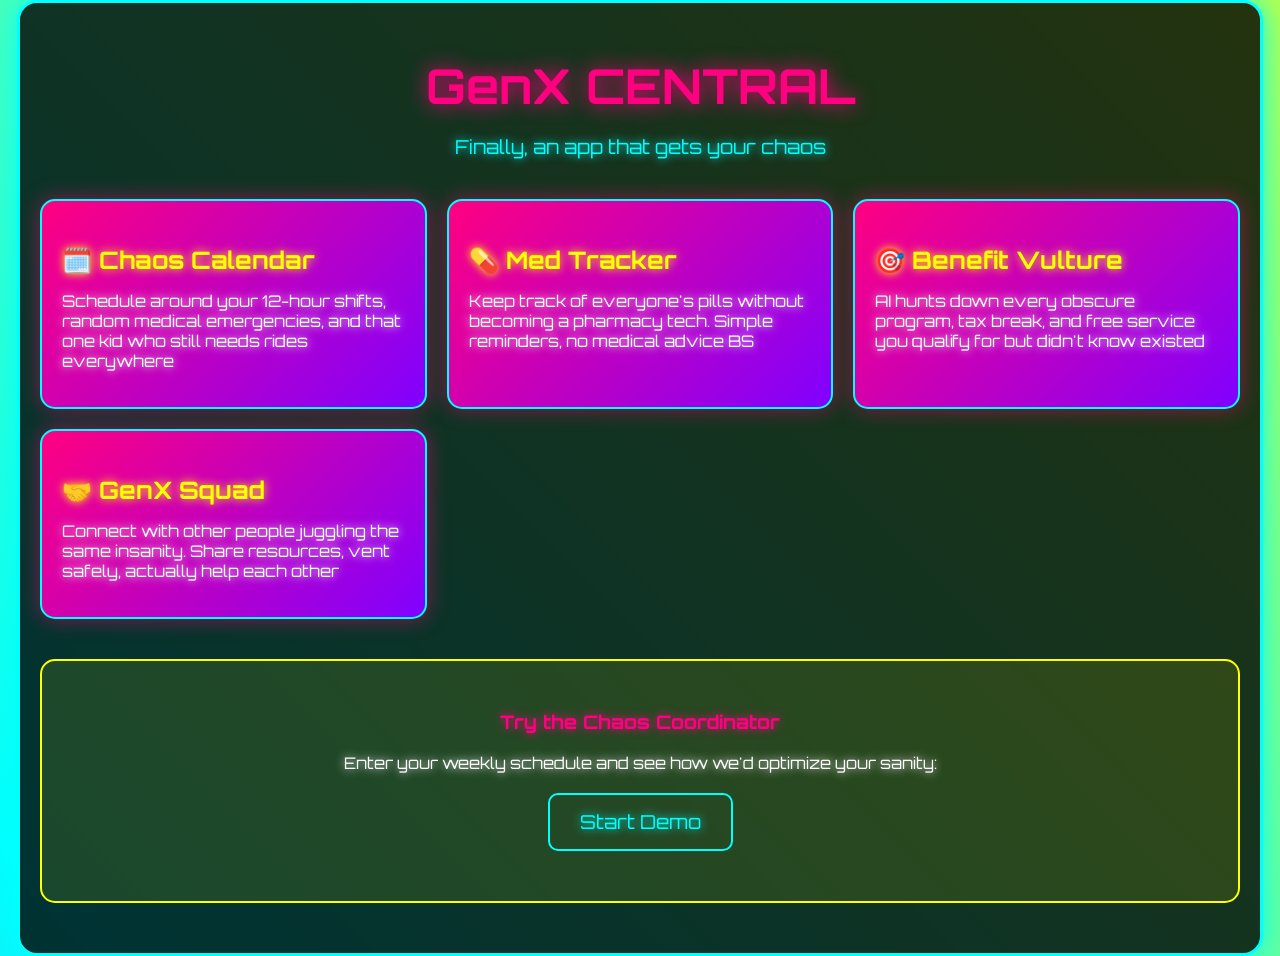
==== index.html @ f50b5a69 "Add GenX Central landing page with neon-themed design - Create responsive landing page with retro/ne" ====
<!DOCTYPE html>
<html>
<head>
    <title>GenX Central - Your Life, Organized</title>
    <style>
        @import url('https://fonts.googleapis.com/css2?family=Orbitron:wght@400;700;900&display=swap');

        body {
            background: linear-gradient(45deg, #ff0080, #00ffff, #ffff00, #ff8000);
            background-size: 400% 400%;
            animation: neonShift 8s ease infinite;
            font-family: 'Orbitron', monospace;
            margin: 0;
            color: #fff;
            text-shadow: 0 0 10px currentColor;
        }

        @keyframes neonShift {
            0%, 100% { background-position: 0% 50%; }
            50% { background-position: 100% 50%; }
        }

        .container {
            max-width: 1200px;
            margin: 0 auto;
            padding: 20px;
            background: rgba(0, 0, 0, 0.8);
            border-radius: 20px;
            border: 3px solid #00ffff;
            box-shadow: 0 0 30px #00ffff;
        }

        h1 {
            text-align: center;
            font-size: 3em;
            color: #ff0080;
            text-shadow: 0 0 20px #ff0080;
            margin-bottom: 10px;
        }

        .tagline {
            text-align: center;
            color: #00ffff;
            font-size: 1.2em;
            margin-bottom: 30px;
        }

        .feature-grid {
            display: grid;
            grid-template-columns: repeat(auto-fit, minmax(300px, 1fr));
            gap: 20px;
            margin: 40px 0;
        }

        .feature-card {
            background: linear-gradient(135deg, #ff0080, #8000ff);
            padding: 20px;
            border-radius: 15px;
            border: 2px solid #00ffff;
            box-shadow: 0 0 20px rgba(255, 0, 128, 0.5);
            transition: all 0.3s;
        }

        .feature-card:hover {
            transform: scale(1.05);
            box-shadow: 0 0 30px rgba(0, 255, 255, 0.7);
        }

        .feature-card h3 {
            color: #ffff00;
            font-size: 1.5em;
            margin-bottom: 15px;
            text-shadow: 0 0 10px #ffff00;
        }

        .demo-section {
            background: rgba(255, 255, 0, 0.1);
            padding: 30px;
            border-radius: 15px;
            margin: 30px 0;
            border: 2px solid #ffff00;
        }

        .neon-button {
            background: transparent;
            border: 2px solid #00ffff;
            color: #00ffff;
            padding: 15px 30px;
            font-size: 1.2em;
            border-radius: 10px;
            cursor: pointer;
            font-family: 'Orbitron';
            transition: all 0.3s;
            text-shadow: 0 0 10px currentColor;
        }

        .neon-button:hover {
            background: #00ffff;
            color: #000;
            box-shadow: 0 0 25px #00ffff;
        }
    </style>
</head>
<body>
    <div class="container">
        <h1>GenX CENTRAL</h1>
        <p class="tagline">Finally, an app that gets your chaos</p>

        <div class="feature-grid">
            <div class="feature-card">
                <h3>🗓️ Chaos Calendar</h3>
                <p>Schedule around your 12-hour shifts, random medical emergencies, and that one kid who still needs rides everywhere</p>
            </div>

            <div class="feature-card">
                <h3>💊 Med Tracker</h3>
                <p>Keep track of everyone's pills without becoming a pharmacy tech. Simple reminders, no medical advice BS</p>
            </div>

            <div class="feature-card">
                <h3>🎯 Benefit Vulture</h3>
                <p>AI hunts down every obscure program, tax break, and free service you qualify for but didn't know existed</p>
            </div>

            <div class="feature-card">
                <h3>🤝 GenX Squad</h3>
                <p>Connect with other people juggling the same insanity. Share resources, vent safely, actually help each other</p>
            </div>
        </div>

        <div class="demo-section">
            <h3 style="color: #ff0080; text-align: center;">Try the Chaos Coordinator</h3>
            <p style="text-align: center;">Enter your weekly schedule and see how we'd optimize your sanity:</p>
            <div style="text-align: center; margin: 20px 0;">
                <button class="neon-button">Start Demo</button>
            </div>
        </div>
    </div>
</body>
</html>
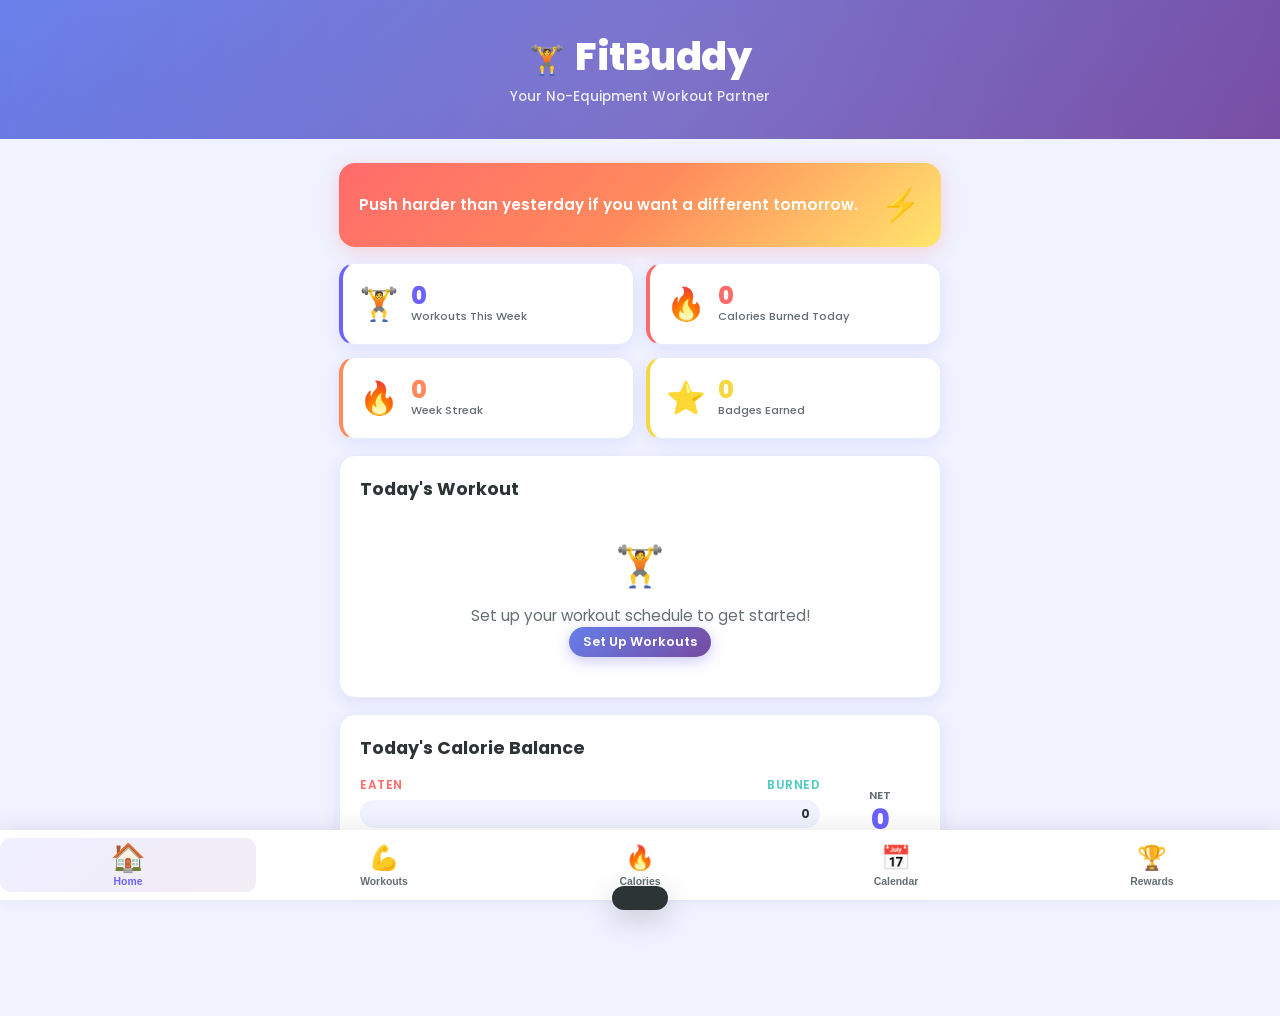
==== commit 6d18d6e3: "feat: add FitBuddy exercise planner & calorie tracker app Complete single-page web app for bodyweigh" ====
--- a/index.html
+++ b/index.html
@@ -1,140 +1,507 @@
 <!DOCTYPE html>
-<html>
+<html lang="en">
 <head>
-    <title>GenX Central - Your Life, Organized</title>
-    <style>
-        @import url('https://fonts.googleapis.com/css2?family=Orbitron:wght@400;700;900&display=swap');
-
-        body {
-            background: linear-gradient(45deg, #ff0080, #00ffff, #ffff00, #ff8000);
-            background-size: 400% 400%;
-            animation: neonShift 8s ease infinite;
-            font-family: 'Orbitron', monospace;
-            margin: 0;
-            color: #fff;
-            text-shadow: 0 0 10px currentColor;
-        }
-
-        @keyframes neonShift {
-            0%, 100% { background-position: 0% 50%; }
-            50% { background-position: 100% 50%; }
-        }
-
-        .container {
-            max-width: 1200px;
-            margin: 0 auto;
-            padding: 20px;
-            background: rgba(0, 0, 0, 0.8);
-            border-radius: 20px;
-            border: 3px solid #00ffff;
-            box-shadow: 0 0 30px #00ffff;
-        }
-
-        h1 {
-            text-align: center;
-            font-size: 3em;
-            color: #ff0080;
-            text-shadow: 0 0 20px #ff0080;
-            margin-bottom: 10px;
-        }
-
-        .tagline {
-            text-align: center;
-            color: #00ffff;
-            font-size: 1.2em;
-            margin-bottom: 30px;
-        }
-
-        .feature-grid {
-            display: grid;
-            grid-template-columns: repeat(auto-fit, minmax(300px, 1fr));
-            gap: 20px;
-            margin: 40px 0;
-        }
-
-        .feature-card {
-            background: linear-gradient(135deg, #ff0080, #8000ff);
-            padding: 20px;
-            border-radius: 15px;
-            border: 2px solid #00ffff;
-            box-shadow: 0 0 20px rgba(255, 0, 128, 0.5);
-            transition: all 0.3s;
-        }
-
-        .feature-card:hover {
-            transform: scale(1.05);
-            box-shadow: 0 0 30px rgba(0, 255, 255, 0.7);
-        }
-
-        .feature-card h3 {
-            color: #ffff00;
-            font-size: 1.5em;
-            margin-bottom: 15px;
-            text-shadow: 0 0 10px #ffff00;
-        }
-
-        .demo-section {
-            background: rgba(255, 255, 0, 0.1);
-            padding: 30px;
-            border-radius: 15px;
-            margin: 30px 0;
-            border: 2px solid #ffff00;
-        }
-
-        .neon-button {
-            background: transparent;
-            border: 2px solid #00ffff;
-            color: #00ffff;
-            padding: 15px 30px;
-            font-size: 1.2em;
-            border-radius: 10px;
-            cursor: pointer;
-            font-family: 'Orbitron';
-            transition: all 0.3s;
-            text-shadow: 0 0 10px currentColor;
-        }
-
-        .neon-button:hover {
-            background: #00ffff;
-            color: #000;
-            box-shadow: 0 0 25px #00ffff;
-        }
-    </style>
+  <meta charset="UTF-8">
+  <meta name="viewport" content="width=device-width, initial-scale=1.0">
+  <title>FitBuddy - Exercise Planner & Calorie Tracker</title>
+  <link rel="preconnect" href="https://fonts.googleapis.com">
+  <link rel="preconnect" href="https://fonts.gstatic.com" crossorigin>
+  <link href="https://fonts.googleapis.com/css2?family=Poppins:wght@400;500;600;700;800&display=swap" rel="stylesheet">
+  <link rel="stylesheet" href="styles.css">
 </head>
 <body>
-    <div class="container">
-        <h1>GenX CENTRAL</h1>
-        <p class="tagline">Finally, an app that gets your chaos</p>
-
-        <div class="feature-grid">
-            <div class="feature-card">
-                <h3>🗓️ Chaos Calendar</h3>
-                <p>Schedule around your 12-hour shifts, random medical emergencies, and that one kid who still needs rides everywhere</p>
-            </div>
-
-            <div class="feature-card">
-                <h3>💊 Med Tracker</h3>
-                <p>Keep track of everyone's pills without becoming a pharmacy tech. Simple reminders, no medical advice BS</p>
-            </div>
-
-            <div class="feature-card">
-                <h3>🎯 Benefit Vulture</h3>
-                <p>AI hunts down every obscure program, tax break, and free service you qualify for but didn't know existed</p>
-            </div>
-
-            <div class="feature-card">
-                <h3>🤝 GenX Squad</h3>
-                <p>Connect with other people juggling the same insanity. Share resources, vent safely, actually help each other</p>
-            </div>
-        </div>
-
-        <div class="demo-section">
-            <h3 style="color: #ff0080; text-align: center;">Try the Chaos Coordinator</h3>
-            <p style="text-align: center;">Enter your weekly schedule and see how we'd optimize your sanity:</p>
-            <div style="text-align: center; margin: 20px 0;">
-                <button class="neon-button">Start Demo</button>
-            </div>
-        </div>
+  <!-- Confetti Canvas (for celebrations) -->
+  <canvas id="confetti-canvas"></canvas>
+
+  <!-- App Header -->
+  <header class="app-header">
+    <div class="header-content">
+      <h1 class="app-title">
+        <span class="title-icon">&#x1F3CB;</span> FitBuddy
+      </h1>
+      <p class="app-tagline">Your No-Equipment Workout Partner</p>
     </div>
+  </header>
+
+  <!-- Tab Navigation -->
+  <nav class="tab-nav">
+    <button class="tab-btn active" data-tab="dashboard">
+      <span class="tab-icon">&#x1F3E0;</span>
+      <span class="tab-label">Home</span>
+    </button>
+    <button class="tab-btn" data-tab="workouts">
+      <span class="tab-icon">&#x1F4AA;</span>
+      <span class="tab-label">Workouts</span>
+    </button>
+    <button class="tab-btn" data-tab="calories">
+      <span class="tab-icon">&#x1F525;</span>
+      <span class="tab-label">Calories</span>
+    </button>
+    <button class="tab-btn" data-tab="calendar">
+      <span class="tab-icon">&#x1F4C5;</span>
+      <span class="tab-label">Calendar</span>
+    </button>
+    <button class="tab-btn" data-tab="rewards">
+      <span class="tab-icon">&#x1F3C6;</span>
+      <span class="tab-label">Rewards</span>
+    </button>
+  </nav>
+
+  <!-- Main Content Area -->
+  <main class="main-content">
+
+    <!-- ===== DASHBOARD TAB ===== -->
+    <section id="dashboard" class="tab-content active">
+      <!-- Motivational Banner -->
+      <div class="motivation-banner">
+        <p class="quote-text" id="motivation-quote"></p>
+        <span class="quote-icon">&#x26A1;</span>
+      </div>
+
+      <!-- Quick Stats -->
+      <div class="stats-grid">
+        <div class="stat-card stat-workouts">
+          <span class="stat-icon">&#x1F3CB;</span>
+          <div class="stat-info">
+            <span class="stat-value" id="dash-workouts-week">0</span>
+            <span class="stat-label">Workouts This Week</span>
+          </div>
+        </div>
+        <div class="stat-card stat-calories">
+          <span class="stat-icon">&#x1F525;</span>
+          <div class="stat-info">
+            <span class="stat-value" id="dash-calories-burned">0</span>
+            <span class="stat-label">Calories Burned Today</span>
+          </div>
+        </div>
+        <div class="stat-card stat-streak">
+          <span class="stat-icon">&#x1F525;</span>
+          <div class="stat-info">
+            <span class="stat-value" id="dash-streak">0</span>
+            <span class="stat-label">Week Streak</span>
+          </div>
+        </div>
+        <div class="stat-card stat-badges">
+          <span class="stat-icon">&#x2B50;</span>
+          <div class="stat-info">
+            <span class="stat-value" id="dash-badges">0</span>
+            <span class="stat-label">Badges Earned</span>
+          </div>
+        </div>
+      </div>
+
+      <!-- Today's Workout Preview -->
+      <div class="section-card" id="today-workout-section">
+        <h2 class="section-title">Today's Workout</h2>
+        <div id="today-workout-preview">
+          <!-- Filled by JS -->
+        </div>
+      </div>
+
+      <!-- Calorie Balance Quick View -->
+      <div class="section-card">
+        <h2 class="section-title">Today's Calorie Balance</h2>
+        <div class="calorie-quick-view">
+          <div class="calorie-bar-container">
+            <div class="calorie-bar-labels">
+              <span class="cal-label cal-in-label">Eaten</span>
+              <span class="cal-label cal-out-label">Burned</span>
+            </div>
+            <div class="calorie-bars">
+              <div class="cal-bar cal-in-bar">
+                <div class="cal-bar-fill" id="dash-cal-in-bar"></div>
+                <span class="cal-bar-value" id="dash-cal-in-value">0</span>
+              </div>
+              <div class="cal-bar cal-out-bar">
+                <div class="cal-bar-fill" id="dash-cal-out-bar"></div>
+                <span class="cal-bar-value" id="dash-cal-out-value">0</span>
+              </div>
+            </div>
+          </div>
+          <div class="net-calories" id="dash-net-calories">
+            <span class="net-label">Net</span>
+            <span class="net-value">0</span>
+            <span class="net-unit">cal</span>
+          </div>
+        </div>
+      </div>
+
+      <!-- Recent Badges -->
+      <div class="section-card" id="recent-badges-section" style="display:none;">
+        <h2 class="section-title">Recent Achievements</h2>
+        <div class="badge-row" id="recent-badges"></div>
+      </div>
+    </section>
+
+    <!-- ===== WORKOUTS TAB ===== -->
+    <section id="workouts" class="tab-content">
+      <!-- Setup Panel (shown if no days selected) -->
+      <div class="section-card" id="workout-setup">
+        <h2 class="section-title">Set Up Your Week</h2>
+        <p class="setup-description">Choose 3 days for your workouts. Each session is about 1 hour of bodyweight exercises - no equipment needed!</p>
+
+        <div class="profile-form">
+          <div class="form-group">
+            <label>Your Weight (for calorie estimates)</label>
+            <div class="input-row">
+              <input type="number" id="user-weight" placeholder="155" min="80" max="500">
+              <select id="weight-unit">
+                <option value="lbs">lbs</option>
+                <option value="kg">kg</option>
+              </select>
+            </div>
+          </div>
+          <div class="form-group">
+            <label>Fitness Level</label>
+            <div class="level-buttons">
+              <button class="level-btn active" data-level="beginner">Beginner</button>
+              <button class="level-btn" data-level="intermediate">Intermediate</button>
+              <button class="level-btn" data-level="advanced">Advanced</button>
+            </div>
+          </div>
+        </div>
+
+        <div class="day-selector">
+          <h3>Pick Your 3 Workout Days</h3>
+          <div class="day-buttons">
+            <button class="day-btn" data-day="0">Mon</button>
+            <button class="day-btn" data-day="1">Tue</button>
+            <button class="day-btn" data-day="2">Wed</button>
+            <button class="day-btn" data-day="3">Thu</button>
+            <button class="day-btn" data-day="4">Fri</button>
+            <button class="day-btn" data-day="5">Sat</button>
+            <button class="day-btn" data-day="6">Sun</button>
+          </div>
+          <p class="day-count"><span id="days-selected">0</span>/3 days selected</p>
+        </div>
+        <button class="btn btn-primary btn-large" id="save-setup-btn" disabled>Save & Generate Plan</button>
+      </div>
+
+      <!-- Weekly Plan Display -->
+      <div id="weekly-plan" style="display:none;">
+        <div class="week-header">
+          <h2 class="section-title">This Week's Plan</h2>
+          <button class="btn btn-small btn-outline" id="edit-plan-btn">Edit Schedule</button>
+        </div>
+        <div class="workout-cards" id="workout-cards-container">
+          <!-- Filled by JS -->
+        </div>
+      </div>
+
+      <!-- Active Workout View -->
+      <div id="active-workout" style="display:none;">
+        <div class="workout-active-header">
+          <button class="btn btn-small btn-outline" id="back-to-plan-btn">Back</button>
+          <h2 id="active-workout-title"></h2>
+        </div>
+
+        <div class="workout-timer-section">
+          <div class="timer-display" id="workout-timer">00:00</div>
+          <div class="timer-controls">
+            <button class="btn btn-round btn-start" id="timer-start-btn">Start</button>
+            <button class="btn btn-round btn-pause" id="timer-pause-btn" style="display:none;">Pause</button>
+            <button class="btn btn-round btn-reset" id="timer-reset-btn">Reset</button>
+          </div>
+        </div>
+
+        <div class="exercise-list" id="active-exercise-list">
+          <!-- Filled by JS -->
+        </div>
+
+        <button class="btn btn-primary btn-large btn-complete" id="complete-workout-btn">
+          Complete Workout &#x2714;
+        </button>
+      </div>
+    </section>
+
+    <!-- ===== CALORIES TAB ===== -->
+    <section id="calories" class="tab-content">
+      <!-- Daily Calorie Summary -->
+      <div class="section-card calorie-summary-card">
+        <h2 class="section-title">Today's Calories</h2>
+        <div class="calorie-dashboard">
+          <div class="calorie-ring-container">
+            <svg class="calorie-ring" viewBox="0 0 200 200">
+              <circle class="ring-bg" cx="100" cy="100" r="85" />
+              <circle class="ring-consumed" cx="100" cy="100" r="85" id="ring-consumed" />
+              <circle class="ring-burned" cx="100" cy="100" r="70" id="ring-burned" />
+            </svg>
+            <div class="ring-center-text">
+              <span class="ring-net" id="cal-ring-net">0</span>
+              <span class="ring-label">net cal</span>
+            </div>
+          </div>
+          <div class="calorie-breakdown">
+            <div class="cal-item cal-consumed">
+              <span class="cal-dot consumed-dot"></span>
+              <div>
+                <span class="cal-amount" id="cal-total-consumed">0</span>
+                <span class="cal-type">Consumed</span>
+              </div>
+            </div>
+            <div class="cal-item cal-burned">
+              <span class="cal-dot burned-dot"></span>
+              <div>
+                <span class="cal-amount" id="cal-total-burned">0</span>
+                <span class="cal-type">Burned</span>
+              </div>
+            </div>
+            <div class="cal-item cal-goal">
+              <span class="cal-dot goal-dot"></span>
+              <div>
+                <span class="cal-amount" id="cal-goal-display">2000</span>
+                <span class="cal-type">Daily Goal</span>
+              </div>
+            </div>
+          </div>
+        </div>
+
+        <!-- Calorie Goal Setting -->
+        <div class="goal-setting">
+          <label>Daily Calorie Goal:</label>
+          <input type="number" id="calorie-goal-input" value="2000" min="1000" max="5000" step="50">
+          <button class="btn btn-small btn-accent" id="set-goal-btn">Set</button>
+        </div>
+      </div>
+
+      <!-- Food Log -->
+      <div class="section-card">
+        <div class="section-header-row">
+          <h2 class="section-title">Food Log</h2>
+          <button class="btn btn-small btn-primary" id="add-food-btn">+ Add Food</button>
+        </div>
+
+        <!-- Quick Add Common Foods -->
+        <div class="quick-add-section">
+          <h3 class="subsection-title">Quick Add</h3>
+          <div class="quick-food-grid" id="quick-food-grid">
+            <!-- Filled by JS -->
+          </div>
+        </div>
+
+        <!-- Food Log Entries -->
+        <div class="log-entries" id="food-log-entries">
+          <p class="empty-state">No food logged today. Add your meals above!</p>
+        </div>
+      </div>
+
+      <!-- Exercise Calorie Log -->
+      <div class="section-card">
+        <div class="section-header-row">
+          <h2 class="section-title">Exercise Log</h2>
+          <button class="btn btn-small btn-accent" id="add-exercise-cal-btn">+ Add Exercise</button>
+        </div>
+
+        <!-- Quick Add Exercises -->
+        <div class="quick-add-section">
+          <h3 class="subsection-title">Quick Add</h3>
+          <div class="quick-exercise-grid" id="quick-exercise-grid">
+            <!-- Filled by JS -->
+          </div>
+        </div>
+
+        <div class="log-entries" id="exercise-log-entries">
+          <p class="empty-state">No exercises logged today. Get moving!</p>
+        </div>
+      </div>
+    </section>
+
+    <!-- ===== CALENDAR TAB ===== -->
+    <section id="calendar" class="tab-content">
+      <div class="section-card">
+        <div class="calendar-header">
+          <button class="btn btn-round btn-small" id="cal-prev-month">&lt;</button>
+          <h2 class="calendar-month-title" id="calendar-month-title"></h2>
+          <button class="btn btn-round btn-small" id="cal-next-month">&gt;</button>
+        </div>
+        <div class="calendar-grid">
+          <div class="calendar-day-header">Sun</div>
+          <div class="calendar-day-header">Mon</div>
+          <div class="calendar-day-header">Tue</div>
+          <div class="calendar-day-header">Wed</div>
+          <div class="calendar-day-header">Thu</div>
+          <div class="calendar-day-header">Fri</div>
+          <div class="calendar-day-header">Sat</div>
+          <div id="calendar-days" class="calendar-days-container">
+            <!-- Filled by JS -->
+          </div>
+        </div>
+
+        <!-- Calendar Legend -->
+        <div class="calendar-legend">
+          <span class="legend-item"><span class="legend-dot scheduled"></span> Scheduled</span>
+          <span class="legend-item"><span class="legend-dot completed"></span> Completed</span>
+          <span class="legend-item"><span class="legend-dot missed"></span> Missed</span>
+          <span class="legend-item"><span class="legend-dot today"></span> Today</span>
+        </div>
+      </div>
+
+      <!-- Day Detail -->
+      <div class="section-card" id="calendar-day-detail" style="display:none;">
+        <h3 class="section-title" id="cal-detail-date"></h3>
+        <div id="cal-detail-content"></div>
+      </div>
+
+      <!-- Monthly Stats -->
+      <div class="section-card">
+        <h2 class="section-title">Monthly Summary</h2>
+        <div class="monthly-stats" id="monthly-stats">
+          <!-- Filled by JS -->
+        </div>
+      </div>
+    </section>
+
+    <!-- ===== REWARDS TAB ===== -->
+    <section id="rewards" class="tab-content">
+      <!-- Streak Display -->
+      <div class="streak-banner">
+        <div class="streak-flame">&#x1F525;</div>
+        <div class="streak-info">
+          <span class="streak-count" id="reward-streak">0</span>
+          <span class="streak-label">Week Streak</span>
+        </div>
+        <div class="streak-flame">&#x1F525;</div>
+      </div>
+
+      <!-- Stats Summary -->
+      <div class="reward-stats">
+        <div class="reward-stat">
+          <span class="reward-stat-value" id="total-workouts-stat">0</span>
+          <span class="reward-stat-label">Total Workouts</span>
+        </div>
+        <div class="reward-stat">
+          <span class="reward-stat-value" id="total-calories-stat">0</span>
+          <span class="reward-stat-label">Total Cal Burned</span>
+        </div>
+        <div class="reward-stat">
+          <span class="reward-stat-value" id="total-badges-stat">0</span>
+          <span class="reward-stat-label">Badges Earned</span>
+        </div>
+      </div>
+
+      <!-- Badge Grid -->
+      <div class="section-card">
+        <h2 class="section-title">Your Badges</h2>
+        <div class="badge-grid" id="badge-grid">
+          <!-- Filled by JS -->
+        </div>
+      </div>
+
+      <!-- Milestones -->
+      <div class="section-card">
+        <h2 class="section-title">Next Milestones</h2>
+        <div class="milestones-list" id="milestones-list">
+          <!-- Filled by JS -->
+        </div>
+      </div>
+    </section>
+  </main>
+
+  <!-- ===== MODALS ===== -->
+
+  <!-- Add Food Modal -->
+  <div class="modal-overlay" id="food-modal">
+    <div class="modal">
+      <div class="modal-header">
+        <h3>Add Food</h3>
+        <button class="modal-close" data-close="food-modal">&times;</button>
+      </div>
+      <div class="modal-body">
+        <div class="form-group">
+          <label>Food Name</label>
+          <input type="text" id="food-name-input" placeholder="e.g., Grilled chicken breast">
+        </div>
+        <div class="form-group">
+          <label>Calories</label>
+          <input type="number" id="food-cal-input" placeholder="e.g., 250" min="0">
+        </div>
+        <div class="form-group">
+          <label>Meal</label>
+          <select id="food-meal-select">
+            <option value="breakfast">Breakfast</option>
+            <option value="lunch">Lunch</option>
+            <option value="dinner">Dinner</option>
+            <option value="snack">Snack</option>
+          </select>
+        </div>
+      </div>
+      <div class="modal-footer">
+        <button class="btn btn-outline" data-close="food-modal">Cancel</button>
+        <button class="btn btn-primary" id="save-food-btn">Add Food</button>
+      </div>
+    </div>
+  </div>
+
+  <!-- Add Exercise Modal -->
+  <div class="modal-overlay" id="exercise-modal">
+    <div class="modal">
+      <div class="modal-header">
+        <h3>Add Exercise</h3>
+        <button class="modal-close" data-close="exercise-modal">&times;</button>
+      </div>
+      <div class="modal-body">
+        <div class="form-group">
+          <label>Exercise Type</label>
+          <select id="exercise-type-select">
+            <option value="walking_slow">Walking (slow pace, ~2mph)</option>
+            <option value="walking_moderate">Walking (moderate, ~3.5mph)</option>
+            <option value="walking_brisk">Walking (brisk, ~4.5mph)</option>
+            <option value="jogging">Jogging</option>
+            <option value="running">Running</option>
+            <option value="cycling">Cycling</option>
+            <option value="bodyweight_light">Bodyweight Exercises (light)</option>
+            <option value="bodyweight_moderate">Bodyweight Exercises (moderate)</option>
+            <option value="bodyweight_intense">Bodyweight Exercises (intense/HIIT)</option>
+            <option value="yoga">Yoga</option>
+            <option value="stretching">Stretching</option>
+            <option value="dancing">Dancing</option>
+            <option value="swimming">Swimming</option>
+            <option value="jump_rope">Jump Rope</option>
+            <option value="stairs">Stair Climbing</option>
+            <option value="custom">Custom</option>
+          </select>
+        </div>
+        <div class="form-group">
+          <label>Duration (minutes)</label>
+          <input type="number" id="exercise-duration-input" placeholder="e.g., 60" min="1" max="300">
+        </div>
+        <div class="form-group" id="custom-cal-group" style="display:none;">
+          <label>Calories Burned</label>
+          <input type="number" id="exercise-custom-cal" placeholder="e.g., 300" min="0">
+        </div>
+        <div class="form-group" id="exercise-distance-group">
+          <label>Distance (miles, optional)</label>
+          <input type="number" id="exercise-distance-input" placeholder="e.g., 2.0" min="0" step="0.1">
+        </div>
+        <p class="calorie-estimate" id="exercise-calorie-estimate">Estimated: ~0 calories</p>
+      </div>
+      <div class="modal-footer">
+        <button class="btn btn-outline" data-close="exercise-modal">Cancel</button>
+        <button class="btn btn-accent" id="save-exercise-btn">Add Exercise</button>
+      </div>
+    </div>
+  </div>
+
+  <!-- Workout Complete Celebration Modal -->
+  <div class="modal-overlay" id="celebration-modal">
+    <div class="modal celebration-modal">
+      <div class="celebration-content">
+        <div class="celebration-icon">&#x1F389;</div>
+        <h2>Workout Complete!</h2>
+        <p class="celebration-message" id="celebration-message"></p>
+        <div class="celebration-stats" id="celebration-stats"></div>
+        <div class="new-badges" id="celebration-badges"></div>
+        <button class="btn btn-primary btn-large" data-close="celebration-modal">Awesome!</button>
+      </div>
+    </div>
+  </div>
+
+  <!-- Toast Notification -->
+  <div class="toast" id="toast">
+    <span class="toast-icon"></span>
+    <span class="toast-message"></span>
+  </div>
+
+  <script src="app.js"></script>
 </body>
 </html>
--- a/styles.css
+++ b/styles.css
@@ -0,0 +1,1762 @@
+/* ===================================================
+   FitBuddy - Exercise Planner & Calorie Tracker
+   Upbeat, Colorful Theme
+   =================================================== */
+
+/* ===== CSS VARIABLES ===== */
+:root {
+  /* Primary Colors */
+  --primary: #6C63FF;
+  --primary-light: #8B83FF;
+  --primary-dark: #5A52E0;
+
+  /* Accent Colors */
+  --coral: #FF6B6B;
+  --coral-light: #FF8E8E;
+  --teal: #4ECDC4;
+  --teal-light: #6ED9D2;
+  --yellow: #FFE66D;
+  --yellow-dark: #F5D742;
+  --mint: #A8E6CF;
+  --orange: #FF8A5C;
+  --pink: #F093FB;
+  --sky: #4FACFE;
+
+  /* Gradients */
+  --gradient-primary: linear-gradient(135deg, #667eea 0%, #764ba2 100%);
+  --gradient-coral: linear-gradient(135deg, #f093fb 0%, #f5576c 100%);
+  --gradient-teal: linear-gradient(135deg, #4facfe 0%, #00f2fe 100%);
+  --gradient-green: linear-gradient(135deg, #43e97b 0%, #38f9d7 100%);
+  --gradient-orange: linear-gradient(135deg, #fa709a 0%, #fee140 100%);
+  --gradient-sunset: linear-gradient(135deg, #FF6B6B 0%, #FF8A5C 50%, #FFE66D 100%);
+  --gradient-ocean: linear-gradient(135deg, #667eea 0%, #4ECDC4 100%);
+
+  /* Neutrals */
+  --bg: #F0F2FF;
+  --bg-card: #FFFFFF;
+  --text: #2D3436;
+  --text-light: #636E72;
+  --text-lighter: #B2BEC3;
+  --border: #E8ECF4;
+  --shadow: rgba(108, 99, 255, 0.12);
+  --shadow-strong: rgba(108, 99, 255, 0.25);
+
+  /* Sizing */
+  --radius: 16px;
+  --radius-small: 10px;
+  --radius-round: 50px;
+  --header-height: 80px;
+  --nav-height: 70px;
+}
+
+/* ===== RESET & BASE ===== */
+*,
+*::before,
+*::after {
+  margin: 0;
+  padding: 0;
+  box-sizing: border-box;
+}
+
+html {
+  scroll-behavior: smooth;
+}
+
+body {
+  font-family: 'Poppins', -apple-system, BlinkMacSystemFont, sans-serif;
+  background: var(--bg);
+  color: var(--text);
+  min-height: 100vh;
+  overflow-x: hidden;
+  padding-bottom: calc(var(--nav-height) + 20px);
+}
+
+/* ===== CONFETTI CANVAS ===== */
+#confetti-canvas {
+  position: fixed;
+  top: 0;
+  left: 0;
+  width: 100%;
+  height: 100%;
+  pointer-events: none;
+  z-index: 9999;
+}
+
+/* ===== APP HEADER ===== */
+.app-header {
+  background: var(--gradient-primary);
+  padding: 20px 20px 25px;
+  text-align: center;
+  position: relative;
+  overflow: hidden;
+}
+
+.app-header::before {
+  content: '';
+  position: absolute;
+  top: -50%;
+  left: -50%;
+  width: 200%;
+  height: 200%;
+  background: radial-gradient(circle, rgba(255, 255, 255, 0.1) 0%, transparent 60%);
+  animation: shimmer 8s ease-in-out infinite;
+}
+
+@keyframes shimmer {
+  0%, 100% { transform: translate(0, 0); }
+  50% { transform: translate(20%, 20%); }
+}
+
+.app-title {
+  font-size: 2rem;
+  font-weight: 800;
+  color: white;
+  position: relative;
+  z-index: 1;
+  letter-spacing: -0.5px;
+}
+
+.title-icon {
+  font-size: 1.8rem;
+  margin-right: 4px;
+}
+
+.app-tagline {
+  color: rgba(255, 255, 255, 0.85);
+  font-size: 0.85rem;
+  font-weight: 500;
+  position: relative;
+  z-index: 1;
+  margin-top: 2px;
+}
+
+/* ===== TAB NAVIGATION ===== */
+.tab-nav {
+  display: flex;
+  justify-content: space-around;
+  background: var(--bg-card);
+  position: fixed;
+  bottom: 0;
+  left: 0;
+  right: 0;
+  height: var(--nav-height);
+  box-shadow: 0 -4px 20px rgba(0, 0, 0, 0.08);
+  z-index: 100;
+  padding: 8px 0;
+}
+
+.tab-btn {
+  display: flex;
+  flex-direction: column;
+  align-items: center;
+  justify-content: center;
+  gap: 4px;
+  background: none;
+  border: none;
+  cursor: pointer;
+  padding: 6px 12px;
+  border-radius: var(--radius-small);
+  transition: all 0.3s ease;
+  position: relative;
+  flex: 1;
+}
+
+.tab-btn .tab-icon {
+  font-size: 1.5rem;
+  transition: transform 0.3s ease;
+}
+
+.tab-btn .tab-label {
+  font-size: 0.65rem;
+  font-weight: 600;
+  color: var(--text-light);
+  transition: color 0.3s ease;
+}
+
+.tab-btn.active {
+  background: linear-gradient(135deg, rgba(108, 99, 255, 0.1), rgba(118, 75, 162, 0.1));
+}
+
+.tab-btn.active .tab-label {
+  color: var(--primary);
+}
+
+.tab-btn.active .tab-icon {
+  transform: scale(1.15);
+}
+
+.tab-btn:hover:not(.active) {
+  background: rgba(108, 99, 255, 0.05);
+}
+
+/* ===== MAIN CONTENT ===== */
+.main-content {
+  padding: 20px 16px;
+  max-width: 600px;
+  margin: 0 auto;
+}
+
+.tab-content {
+  display: none;
+  animation: fadeIn 0.3s ease;
+}
+
+.tab-content.active {
+  display: block;
+}
+
+@keyframes fadeIn {
+  from { opacity: 0; transform: translateY(10px); }
+  to { opacity: 1; transform: translateY(0); }
+}
+
+/* ===== SECTION CARDS ===== */
+.section-card {
+  background: var(--bg-card);
+  border-radius: var(--radius);
+  padding: 20px;
+  margin-bottom: 16px;
+  box-shadow: 0 4px 15px var(--shadow);
+  border: 1px solid var(--border);
+}
+
+.section-title {
+  font-size: 1.1rem;
+  font-weight: 700;
+  color: var(--text);
+  margin-bottom: 14px;
+}
+
+.subsection-title {
+  font-size: 0.85rem;
+  font-weight: 600;
+  color: var(--text-light);
+  margin-bottom: 10px;
+  text-transform: uppercase;
+  letter-spacing: 0.5px;
+}
+
+.section-header-row {
+  display: flex;
+  justify-content: space-between;
+  align-items: center;
+  margin-bottom: 14px;
+}
+
+.section-header-row .section-title {
+  margin-bottom: 0;
+}
+
+/* ===== BUTTONS ===== */
+.btn {
+  display: inline-flex;
+  align-items: center;
+  justify-content: center;
+  gap: 6px;
+  padding: 10px 20px;
+  border: none;
+  border-radius: var(--radius-round);
+  font-family: 'Poppins', sans-serif;
+  font-weight: 600;
+  font-size: 0.9rem;
+  cursor: pointer;
+  transition: all 0.3s ease;
+  text-decoration: none;
+}
+
+.btn:active {
+  transform: scale(0.96);
+}
+
+.btn-primary {
+  background: var(--gradient-primary);
+  color: white;
+  box-shadow: 0 4px 15px rgba(108, 99, 255, 0.35);
+}
+
+.btn-primary:hover {
+  box-shadow: 0 6px 20px rgba(108, 99, 255, 0.5);
+  transform: translateY(-1px);
+}
+
+.btn-accent {
+  background: var(--gradient-teal);
+  color: white;
+  box-shadow: 0 4px 15px rgba(78, 205, 196, 0.35);
+}
+
+.btn-accent:hover {
+  box-shadow: 0 6px 20px rgba(78, 205, 196, 0.5);
+  transform: translateY(-1px);
+}
+
+.btn-coral {
+  background: var(--gradient-coral);
+  color: white;
+  box-shadow: 0 4px 15px rgba(255, 107, 107, 0.35);
+}
+
+.btn-outline {
+  background: transparent;
+  color: var(--primary);
+  border: 2px solid var(--primary);
+}
+
+.btn-outline:hover {
+  background: var(--primary);
+  color: white;
+}
+
+.btn-small {
+  padding: 6px 14px;
+  font-size: 0.8rem;
+}
+
+.btn-large {
+  padding: 14px 32px;
+  font-size: 1rem;
+  width: 100%;
+}
+
+.btn-round {
+  width: 48px;
+  height: 48px;
+  padding: 0;
+  border-radius: 50%;
+  font-size: 0.8rem;
+}
+
+.btn-start {
+  background: var(--gradient-green);
+  color: white;
+  width: 64px;
+  height: 64px;
+  font-size: 0.85rem;
+  box-shadow: 0 4px 15px rgba(67, 233, 123, 0.4);
+}
+
+.btn-pause {
+  background: var(--gradient-orange);
+  color: white;
+  width: 64px;
+  height: 64px;
+  font-size: 0.85rem;
+}
+
+.btn-reset {
+  background: var(--bg);
+  color: var(--text-light);
+  border: 2px solid var(--border);
+}
+
+.btn-complete {
+  background: var(--gradient-green);
+  color: white;
+  box-shadow: 0 4px 20px rgba(67, 233, 123, 0.4);
+  font-size: 1.05rem;
+  margin-top: 20px;
+}
+
+.btn:disabled {
+  opacity: 0.5;
+  cursor: not-allowed;
+  transform: none !important;
+  box-shadow: none !important;
+}
+
+/* ===== MOTIVATION BANNER ===== */
+.motivation-banner {
+  background: var(--gradient-sunset);
+  border-radius: var(--radius);
+  padding: 18px 20px;
+  margin-bottom: 16px;
+  display: flex;
+  align-items: center;
+  gap: 12px;
+  box-shadow: 0 4px 20px rgba(255, 107, 107, 0.25);
+}
+
+.quote-text {
+  color: white;
+  font-weight: 600;
+  font-size: 0.95rem;
+  line-height: 1.4;
+  flex: 1;
+}
+
+.quote-icon {
+  font-size: 2rem;
+  animation: pulse 2s ease-in-out infinite;
+}
+
+@keyframes pulse {
+  0%, 100% { transform: scale(1); }
+  50% { transform: scale(1.15); }
+}
+
+/* ===== STATS GRID ===== */
+.stats-grid {
+  display: grid;
+  grid-template-columns: 1fr 1fr;
+  gap: 12px;
+  margin-bottom: 16px;
+}
+
+.stat-card {
+  background: var(--bg-card);
+  border-radius: var(--radius);
+  padding: 16px;
+  display: flex;
+  align-items: center;
+  gap: 12px;
+  box-shadow: 0 4px 15px var(--shadow);
+  border: 1px solid var(--border);
+  transition: transform 0.3s ease;
+}
+
+.stat-card:hover {
+  transform: translateY(-2px);
+}
+
+.stat-icon {
+  font-size: 2rem;
+}
+
+.stat-info {
+  display: flex;
+  flex-direction: column;
+}
+
+.stat-value {
+  font-size: 1.5rem;
+  font-weight: 800;
+  line-height: 1;
+}
+
+.stat-label {
+  font-size: 0.7rem;
+  color: var(--text-light);
+  font-weight: 500;
+}
+
+.stat-workouts .stat-value { color: var(--primary); }
+.stat-calories .stat-value { color: var(--coral); }
+.stat-streak .stat-value { color: var(--orange); }
+.stat-badges .stat-value { color: var(--yellow-dark); }
+
+.stat-workouts { border-left: 4px solid var(--primary); }
+.stat-calories { border-left: 4px solid var(--coral); }
+.stat-streak { border-left: 4px solid var(--orange); }
+.stat-badges { border-left: 4px solid var(--yellow-dark); }
+
+/* ===== CALORIE QUICK VIEW (Dashboard) ===== */
+.calorie-quick-view {
+  display: flex;
+  align-items: center;
+  gap: 20px;
+}
+
+.calorie-bar-container {
+  flex: 1;
+}
+
+.calorie-bar-labels {
+  display: flex;
+  justify-content: space-between;
+  margin-bottom: 6px;
+}
+
+.cal-label {
+  font-size: 0.75rem;
+  font-weight: 600;
+  text-transform: uppercase;
+  letter-spacing: 0.5px;
+}
+
+.cal-in-label { color: var(--coral); }
+.cal-out-label { color: var(--teal); }
+
+.calorie-bars {
+  display: flex;
+  flex-direction: column;
+  gap: 8px;
+}
+
+.cal-bar {
+  height: 28px;
+  background: var(--bg);
+  border-radius: var(--radius-round);
+  position: relative;
+  overflow: hidden;
+}
+
+.cal-bar-fill {
+  height: 100%;
+  border-radius: var(--radius-round);
+  transition: width 0.8s cubic-bezier(0.25, 0.46, 0.45, 0.94);
+  width: 0%;
+  min-width: 0;
+}
+
+.cal-in-bar .cal-bar-fill {
+  background: var(--gradient-coral);
+}
+
+.cal-out-bar .cal-bar-fill {
+  background: var(--gradient-teal);
+}
+
+.cal-bar-value {
+  position: absolute;
+  right: 10px;
+  top: 50%;
+  transform: translateY(-50%);
+  font-size: 0.75rem;
+  font-weight: 700;
+  color: var(--text);
+}
+
+.net-calories {
+  text-align: center;
+  padding: 12px;
+  min-width: 80px;
+}
+
+.net-label {
+  display: block;
+  font-size: 0.7rem;
+  color: var(--text-light);
+  font-weight: 600;
+  text-transform: uppercase;
+}
+
+.net-value {
+  display: block;
+  font-size: 1.8rem;
+  font-weight: 800;
+  color: var(--primary);
+  line-height: 1.1;
+}
+
+.net-unit {
+  display: block;
+  font-size: 0.7rem;
+  color: var(--text-light);
+}
+
+/* ===== TODAY'S WORKOUT PREVIEW ===== */
+#today-workout-preview .rest-day {
+  text-align: center;
+  padding: 20px;
+  color: var(--text-light);
+  font-size: 0.95rem;
+}
+
+#today-workout-preview .rest-day .rest-icon {
+  font-size: 2.5rem;
+  display: block;
+  margin-bottom: 8px;
+}
+
+.workout-preview-card {
+  background: var(--gradient-ocean);
+  border-radius: var(--radius);
+  padding: 18px;
+  color: white;
+  cursor: pointer;
+  transition: transform 0.3s ease, box-shadow 0.3s ease;
+}
+
+.workout-preview-card:hover {
+  transform: translateY(-2px);
+  box-shadow: 0 8px 25px rgba(102, 126, 234, 0.4);
+}
+
+.workout-preview-name {
+  font-size: 1.1rem;
+  font-weight: 700;
+  margin-bottom: 4px;
+}
+
+.workout-preview-info {
+  font-size: 0.8rem;
+  opacity: 0.9;
+  display: flex;
+  gap: 16px;
+}
+
+.workout-preview-action {
+  margin-top: 12px;
+  display: flex;
+  align-items: center;
+  justify-content: space-between;
+}
+
+.workout-preview-action .btn {
+  background: rgba(255, 255, 255, 0.2);
+  color: white;
+  backdrop-filter: blur(4px);
+}
+
+.completed-badge {
+  background: var(--gradient-green);
+  color: white;
+  padding: 4px 12px;
+  border-radius: var(--radius-round);
+  font-size: 0.75rem;
+  font-weight: 600;
+}
+
+/* ===== WORKOUT SETUP ===== */
+.setup-description {
+  color: var(--text-light);
+  font-size: 0.9rem;
+  margin-bottom: 20px;
+  line-height: 1.5;
+}
+
+.profile-form {
+  margin-bottom: 20px;
+}
+
+.form-group {
+  margin-bottom: 16px;
+}
+
+.form-group label {
+  display: block;
+  font-size: 0.85rem;
+  font-weight: 600;
+  color: var(--text);
+  margin-bottom: 6px;
+}
+
+.form-group input,
+.form-group select {
+  width: 100%;
+  padding: 10px 14px;
+  border: 2px solid var(--border);
+  border-radius: var(--radius-small);
+  font-family: 'Poppins', sans-serif;
+  font-size: 0.9rem;
+  transition: border-color 0.3s ease;
+  background: var(--bg);
+}
+
+.form-group input:focus,
+.form-group select:focus {
+  outline: none;
+  border-color: var(--primary);
+  box-shadow: 0 0 0 3px rgba(108, 99, 255, 0.15);
+}
+
+.input-row {
+  display: flex;
+  gap: 10px;
+}
+
+.input-row input { flex: 1; }
+.input-row select { width: 80px; }
+
+.level-buttons {
+  display: flex;
+  gap: 8px;
+}
+
+.level-btn {
+  flex: 1;
+  padding: 10px;
+  border: 2px solid var(--border);
+  border-radius: var(--radius-small);
+  background: var(--bg);
+  font-family: 'Poppins', sans-serif;
+  font-weight: 600;
+  font-size: 0.8rem;
+  cursor: pointer;
+  transition: all 0.3s ease;
+  color: var(--text-light);
+}
+
+.level-btn.active {
+  border-color: var(--primary);
+  background: rgba(108, 99, 255, 0.1);
+  color: var(--primary);
+}
+
+.level-btn:hover:not(.active) {
+  border-color: var(--primary-light);
+}
+
+.day-selector {
+  margin-bottom: 20px;
+}
+
+.day-selector h3 {
+  font-size: 0.95rem;
+  font-weight: 600;
+  margin-bottom: 12px;
+}
+
+.day-buttons {
+  display: flex;
+  gap: 8px;
+  margin-bottom: 8px;
+}
+
+.day-btn {
+  flex: 1;
+  padding: 12px 4px;
+  border: 2px solid var(--border);
+  border-radius: var(--radius-small);
+  background: var(--bg);
+  font-family: 'Poppins', sans-serif;
+  font-weight: 600;
+  font-size: 0.8rem;
+  cursor: pointer;
+  transition: all 0.3s ease;
+  color: var(--text-light);
+}
+
+.day-btn.selected {
+  border-color: var(--primary);
+  background: var(--gradient-primary);
+  color: white;
+  box-shadow: 0 4px 12px rgba(108, 99, 255, 0.3);
+}
+
+.day-btn:hover:not(.selected) {
+  border-color: var(--primary-light);
+  background: rgba(108, 99, 255, 0.05);
+}
+
+.day-count {
+  font-size: 0.8rem;
+  color: var(--text-light);
+  font-weight: 500;
+  text-align: center;
+}
+
+/* ===== WEEKLY PLAN ===== */
+.week-header {
+  display: flex;
+  justify-content: space-between;
+  align-items: center;
+  margin-bottom: 14px;
+}
+
+.workout-cards {
+  display: flex;
+  flex-direction: column;
+  gap: 12px;
+}
+
+.workout-card {
+  background: var(--bg-card);
+  border-radius: var(--radius);
+  padding: 16px;
+  box-shadow: 0 4px 15px var(--shadow);
+  border: 1px solid var(--border);
+  cursor: pointer;
+  transition: all 0.3s ease;
+  position: relative;
+  overflow: hidden;
+}
+
+.workout-card:hover {
+  transform: translateY(-2px);
+  box-shadow: 0 8px 25px var(--shadow-strong);
+}
+
+.workout-card::before {
+  content: '';
+  position: absolute;
+  top: 0;
+  left: 0;
+  width: 5px;
+  height: 100%;
+}
+
+.workout-card.type-upper::before { background: var(--gradient-coral); }
+.workout-card.type-lower::before { background: var(--gradient-teal); }
+.workout-card.type-full::before { background: var(--gradient-orange); }
+.workout-card.type-rest { opacity: 0.6; cursor: default; }
+.workout-card.type-rest:hover { transform: none; box-shadow: 0 4px 15px var(--shadow); }
+
+.workout-card.completed {
+  border-color: var(--mint);
+  background: linear-gradient(135deg, rgba(168, 230, 207, 0.1), rgba(67, 233, 123, 0.05));
+}
+
+.workout-card-header {
+  display: flex;
+  justify-content: space-between;
+  align-items: flex-start;
+  margin-bottom: 8px;
+}
+
+.workout-card-day {
+  font-size: 0.75rem;
+  font-weight: 700;
+  text-transform: uppercase;
+  letter-spacing: 0.5px;
+  color: var(--text-light);
+}
+
+.workout-card-name {
+  font-size: 1rem;
+  font-weight: 700;
+}
+
+.workout-card-meta {
+  display: flex;
+  gap: 14px;
+  font-size: 0.8rem;
+  color: var(--text-light);
+}
+
+.workout-card-status {
+  font-size: 0.75rem;
+  font-weight: 600;
+  padding: 3px 10px;
+  border-radius: var(--radius-round);
+}
+
+.status-scheduled {
+  background: rgba(108, 99, 255, 0.1);
+  color: var(--primary);
+}
+
+.status-completed {
+  background: rgba(67, 233, 123, 0.15);
+  color: #27AE60;
+}
+
+.status-today {
+  background: var(--gradient-sunset);
+  color: white;
+}
+
+.status-rest {
+  background: var(--bg);
+  color: var(--text-lighter);
+}
+
+/* ===== ACTIVE WORKOUT ===== */
+.workout-active-header {
+  display: flex;
+  align-items: center;
+  gap: 12px;
+  margin-bottom: 20px;
+}
+
+.workout-active-header h2 {
+  font-size: 1.2rem;
+  font-weight: 700;
+}
+
+.workout-timer-section {
+  text-align: center;
+  margin-bottom: 24px;
+  background: var(--bg-card);
+  border-radius: var(--radius);
+  padding: 24px;
+  box-shadow: 0 4px 15px var(--shadow);
+}
+
+.timer-display {
+  font-size: 3rem;
+  font-weight: 800;
+  color: var(--primary);
+  font-variant-numeric: tabular-nums;
+  margin-bottom: 16px;
+  letter-spacing: 2px;
+}
+
+.timer-controls {
+  display: flex;
+  align-items: center;
+  justify-content: center;
+  gap: 16px;
+}
+
+.exercise-list {
+  display: flex;
+  flex-direction: column;
+  gap: 8px;
+}
+
+.exercise-phase {
+  margin-bottom: 12px;
+}
+
+.phase-title {
+  font-size: 0.85rem;
+  font-weight: 700;
+  color: var(--text-light);
+  text-transform: uppercase;
+  letter-spacing: 0.5px;
+  margin-bottom: 8px;
+  display: flex;
+  align-items: center;
+  gap: 8px;
+}
+
+.phase-title::after {
+  content: '';
+  flex: 1;
+  height: 1px;
+  background: var(--border);
+}
+
+.exercise-item {
+  background: var(--bg-card);
+  border-radius: var(--radius-small);
+  padding: 12px 16px;
+  display: flex;
+  align-items: center;
+  gap: 12px;
+  box-shadow: 0 2px 8px var(--shadow);
+  transition: all 0.3s ease;
+  border: 1px solid var(--border);
+}
+
+.exercise-item.active-exercise {
+  border-color: var(--primary);
+  box-shadow: 0 4px 15px rgba(108, 99, 255, 0.2);
+  background: rgba(108, 99, 255, 0.03);
+}
+
+.exercise-item.done-exercise {
+  opacity: 0.6;
+  background: rgba(168, 230, 207, 0.1);
+}
+
+.exercise-check {
+  width: 28px;
+  height: 28px;
+  border-radius: 50%;
+  border: 2px solid var(--border);
+  display: flex;
+  align-items: center;
+  justify-content: center;
+  font-size: 0.75rem;
+  cursor: pointer;
+  transition: all 0.3s ease;
+  flex-shrink: 0;
+  color: transparent;
+}
+
+.exercise-check.checked {
+  background: var(--gradient-green);
+  border-color: transparent;
+  color: white;
+}
+
+.exercise-info {
+  flex: 1;
+}
+
+.exercise-name {
+  font-size: 0.9rem;
+  font-weight: 600;
+}
+
+.exercise-detail {
+  font-size: 0.75rem;
+  color: var(--text-light);
+}
+
+.exercise-duration {
+  font-size: 0.8rem;
+  font-weight: 600;
+  color: var(--primary);
+  white-space: nowrap;
+}
+
+/* ===== CALORIE TRACKER ===== */
+.calorie-summary-card {
+  overflow: hidden;
+}
+
+.calorie-dashboard {
+  display: flex;
+  align-items: center;
+  gap: 20px;
+  margin-bottom: 16px;
+}
+
+.calorie-ring-container {
+  position: relative;
+  width: 160px;
+  height: 160px;
+  flex-shrink: 0;
+}
+
+.calorie-ring {
+  width: 100%;
+  height: 100%;
+  transform: rotate(-90deg);
+}
+
+.ring-bg {
+  fill: none;
+  stroke: var(--bg);
+  stroke-width: 14;
+}
+
+.ring-consumed {
+  fill: none;
+  stroke: var(--coral);
+  stroke-width: 14;
+  stroke-linecap: round;
+  stroke-dasharray: 534;
+  stroke-dashoffset: 534;
+  transition: stroke-dashoffset 1s ease;
+}
+
+.ring-burned {
+  fill: none;
+  stroke: var(--teal);
+  stroke-width: 14;
+  stroke-linecap: round;
+  stroke-dasharray: 440;
+  stroke-dashoffset: 440;
+  transition: stroke-dashoffset 1s ease;
+}
+
+.ring-center-text {
+  position: absolute;
+  top: 50%;
+  left: 50%;
+  transform: translate(-50%, -50%);
+  text-align: center;
+}
+
+.ring-net {
+  display: block;
+  font-size: 1.6rem;
+  font-weight: 800;
+  color: var(--primary);
+  line-height: 1;
+}
+
+.ring-label {
+  font-size: 0.65rem;
+  color: var(--text-light);
+  font-weight: 500;
+}
+
+.calorie-breakdown {
+  display: flex;
+  flex-direction: column;
+  gap: 12px;
+}
+
+.cal-item {
+  display: flex;
+  align-items: center;
+  gap: 10px;
+}
+
+.cal-dot {
+  width: 12px;
+  height: 12px;
+  border-radius: 50%;
+  flex-shrink: 0;
+}
+
+.consumed-dot { background: var(--coral); }
+.burned-dot { background: var(--teal); }
+.goal-dot { background: var(--primary); }
+
+.cal-amount {
+  font-size: 1.1rem;
+  font-weight: 700;
+  display: block;
+  line-height: 1;
+}
+
+.cal-type {
+  font-size: 0.7rem;
+  color: var(--text-light);
+}
+
+.goal-setting {
+  display: flex;
+  align-items: center;
+  gap: 10px;
+  padding-top: 14px;
+  border-top: 1px solid var(--border);
+}
+
+.goal-setting label {
+  font-size: 0.8rem;
+  font-weight: 600;
+  white-space: nowrap;
+}
+
+.goal-setting input {
+  width: 90px;
+  padding: 6px 10px;
+  border: 2px solid var(--border);
+  border-radius: var(--radius-small);
+  font-family: 'Poppins', sans-serif;
+  font-size: 0.85rem;
+  text-align: center;
+}
+
+.goal-setting input:focus {
+  outline: none;
+  border-color: var(--primary);
+}
+
+/* ===== QUICK ADD SECTIONS ===== */
+.quick-add-section {
+  margin-bottom: 16px;
+  padding-bottom: 16px;
+  border-bottom: 1px solid var(--border);
+}
+
+.quick-food-grid,
+.quick-exercise-grid {
+  display: grid;
+  grid-template-columns: repeat(3, 1fr);
+  gap: 8px;
+}
+
+.quick-add-item {
+  display: flex;
+  flex-direction: column;
+  align-items: center;
+  padding: 10px 6px;
+  background: var(--bg);
+  border-radius: var(--radius-small);
+  cursor: pointer;
+  transition: all 0.3s ease;
+  border: 2px solid transparent;
+  text-align: center;
+}
+
+.quick-add-item:hover {
+  border-color: var(--primary-light);
+  background: rgba(108, 99, 255, 0.05);
+  transform: translateY(-1px);
+}
+
+.quick-add-item:active {
+  transform: scale(0.96);
+}
+
+.quick-add-icon {
+  font-size: 1.4rem;
+  margin-bottom: 4px;
+}
+
+.quick-add-name {
+  font-size: 0.7rem;
+  font-weight: 600;
+  color: var(--text);
+  line-height: 1.2;
+}
+
+.quick-add-cal {
+  font-size: 0.65rem;
+  color: var(--text-light);
+}
+
+/* ===== LOG ENTRIES ===== */
+.log-entries {
+  display: flex;
+  flex-direction: column;
+  gap: 8px;
+}
+
+.empty-state {
+  text-align: center;
+  color: var(--text-lighter);
+  font-size: 0.85rem;
+  padding: 20px;
+}
+
+.log-entry {
+  display: flex;
+  align-items: center;
+  gap: 12px;
+  padding: 10px 14px;
+  background: var(--bg);
+  border-radius: var(--radius-small);
+  animation: slideIn 0.3s ease;
+}
+
+@keyframes slideIn {
+  from { opacity: 0; transform: translateX(-10px); }
+  to { opacity: 1; transform: translateX(0); }
+}
+
+.log-entry-icon {
+  font-size: 1.3rem;
+}
+
+.log-entry-info {
+  flex: 1;
+}
+
+.log-entry-name {
+  font-size: 0.85rem;
+  font-weight: 600;
+}
+
+.log-entry-detail {
+  font-size: 0.7rem;
+  color: var(--text-light);
+}
+
+.log-entry-cal {
+  font-weight: 700;
+  font-size: 0.9rem;
+  white-space: nowrap;
+}
+
+.log-entry-cal.cal-positive { color: var(--coral); }
+.log-entry-cal.cal-negative { color: var(--teal); }
+
+.log-entry-delete {
+  background: none;
+  border: none;
+  color: var(--text-lighter);
+  cursor: pointer;
+  padding: 4px;
+  font-size: 1rem;
+  transition: color 0.3s ease;
+}
+
+.log-entry-delete:hover {
+  color: var(--coral);
+}
+
+.calorie-estimate {
+  font-size: 0.85rem;
+  font-weight: 600;
+  color: var(--teal);
+  margin-top: 8px;
+}
+
+/* ===== CALENDAR ===== */
+.calendar-header {
+  display: flex;
+  align-items: center;
+  justify-content: space-between;
+  margin-bottom: 16px;
+}
+
+.calendar-month-title {
+  font-size: 1.1rem;
+  font-weight: 700;
+}
+
+.calendar-grid {
+  display: grid;
+  grid-template-columns: repeat(7, 1fr);
+  gap: 4px;
+}
+
+.calendar-day-header {
+  text-align: center;
+  font-size: 0.7rem;
+  font-weight: 700;
+  color: var(--text-light);
+  text-transform: uppercase;
+  padding: 8px 0;
+}
+
+.calendar-days-container {
+  display: contents;
+}
+
+.calendar-day {
+  aspect-ratio: 1;
+  display: flex;
+  flex-direction: column;
+  align-items: center;
+  justify-content: center;
+  border-radius: var(--radius-small);
+  font-size: 0.85rem;
+  font-weight: 600;
+  cursor: pointer;
+  transition: all 0.3s ease;
+  position: relative;
+  gap: 2px;
+}
+
+.calendar-day:hover {
+  background: rgba(108, 99, 255, 0.08);
+}
+
+.calendar-day.empty {
+  cursor: default;
+}
+
+.calendar-day.today {
+  border: 2px solid var(--primary);
+}
+
+.calendar-day.scheduled {
+  background: rgba(108, 99, 255, 0.1);
+  color: var(--primary);
+}
+
+.calendar-day.completed {
+  background: var(--gradient-green);
+  color: white;
+}
+
+.calendar-day.missed {
+  background: rgba(255, 107, 107, 0.1);
+  color: var(--coral);
+}
+
+.calendar-day .day-indicator {
+  width: 6px;
+  height: 6px;
+  border-radius: 50%;
+}
+
+.calendar-day .day-indicator.scheduled { background: var(--primary); }
+.calendar-day .day-indicator.completed { background: #43e97b; }
+.calendar-day .day-indicator.missed { background: var(--coral); }
+
+.calendar-legend {
+  display: flex;
+  flex-wrap: wrap;
+  gap: 14px;
+  margin-top: 16px;
+  justify-content: center;
+}
+
+.legend-item {
+  display: flex;
+  align-items: center;
+  gap: 6px;
+  font-size: 0.75rem;
+  color: var(--text-light);
+}
+
+.legend-dot {
+  width: 10px;
+  height: 10px;
+  border-radius: 50%;
+}
+
+.legend-dot.scheduled { background: var(--primary); }
+.legend-dot.completed { background: #43e97b; }
+.legend-dot.missed { background: var(--coral); }
+.legend-dot.today { border: 2px solid var(--primary); background: transparent; }
+
+.monthly-stats {
+  display: grid;
+  grid-template-columns: repeat(3, 1fr);
+  gap: 10px;
+}
+
+.monthly-stat-item {
+  text-align: center;
+  padding: 12px 8px;
+  background: var(--bg);
+  border-radius: var(--radius-small);
+}
+
+.monthly-stat-value {
+  font-size: 1.4rem;
+  font-weight: 800;
+  color: var(--primary);
+  display: block;
+}
+
+.monthly-stat-label {
+  font-size: 0.65rem;
+  color: var(--text-light);
+  font-weight: 500;
+}
+
+/* ===== REWARDS ===== */
+.streak-banner {
+  background: var(--gradient-sunset);
+  border-radius: var(--radius);
+  padding: 24px;
+  display: flex;
+  align-items: center;
+  justify-content: center;
+  gap: 16px;
+  margin-bottom: 16px;
+  box-shadow: 0 4px 20px rgba(255, 107, 107, 0.25);
+}
+
+.streak-flame {
+  font-size: 2.5rem;
+  animation: flicker 1.5s ease-in-out infinite alternate;
+}
+
+@keyframes flicker {
+  0% { transform: scale(1) rotate(-5deg); }
+  100% { transform: scale(1.1) rotate(5deg); }
+}
+
+.streak-info {
+  text-align: center;
+}
+
+.streak-count {
+  font-size: 3rem;
+  font-weight: 800;
+  color: white;
+  line-height: 1;
+  display: block;
+}
+
+.streak-label {
+  font-size: 0.85rem;
+  color: rgba(255, 255, 255, 0.9);
+  font-weight: 600;
+}
+
+.reward-stats {
+  display: grid;
+  grid-template-columns: repeat(3, 1fr);
+  gap: 10px;
+  margin-bottom: 16px;
+}
+
+.reward-stat {
+  text-align: center;
+  background: var(--bg-card);
+  border-radius: var(--radius);
+  padding: 16px 8px;
+  box-shadow: 0 4px 15px var(--shadow);
+}
+
+.reward-stat-value {
+  font-size: 1.5rem;
+  font-weight: 800;
+  color: var(--primary);
+  display: block;
+}
+
+.reward-stat-label {
+  font-size: 0.65rem;
+  color: var(--text-light);
+}
+
+.badge-grid {
+  display: grid;
+  grid-template-columns: repeat(3, 1fr);
+  gap: 12px;
+}
+
+.badge-item {
+  text-align: center;
+  padding: 16px 8px;
+  background: var(--bg);
+  border-radius: var(--radius);
+  transition: all 0.3s ease;
+  position: relative;
+}
+
+.badge-item.earned {
+  background: linear-gradient(135deg, rgba(255, 230, 109, 0.15), rgba(255, 138, 92, 0.1));
+  border: 2px solid var(--yellow);
+  box-shadow: 0 4px 15px rgba(255, 230, 109, 0.2);
+}
+
+.badge-item.locked {
+  opacity: 0.4;
+  filter: grayscale(0.8);
+}
+
+.badge-icon {
+  font-size: 2rem;
+  display: block;
+  margin-bottom: 6px;
+}
+
+.badge-name {
+  font-size: 0.7rem;
+  font-weight: 700;
+  color: var(--text);
+  line-height: 1.2;
+}
+
+.badge-desc {
+  font-size: 0.6rem;
+  color: var(--text-light);
+  margin-top: 2px;
+}
+
+.badge-row {
+  display: flex;
+  gap: 12px;
+  overflow-x: auto;
+  padding-bottom: 8px;
+}
+
+.badge-row .badge-item {
+  min-width: 90px;
+}
+
+/* Milestones */
+.milestones-list {
+  display: flex;
+  flex-direction: column;
+  gap: 10px;
+}
+
+.milestone-item {
+  display: flex;
+  align-items: center;
+  gap: 12px;
+  padding: 12px;
+  background: var(--bg);
+  border-radius: var(--radius-small);
+}
+
+.milestone-icon {
+  font-size: 1.5rem;
+  flex-shrink: 0;
+}
+
+.milestone-info {
+  flex: 1;
+}
+
+.milestone-name {
+  font-size: 0.85rem;
+  font-weight: 600;
+}
+
+.milestone-progress {
+  font-size: 0.7rem;
+  color: var(--text-light);
+}
+
+.milestone-bar {
+  height: 6px;
+  background: var(--border);
+  border-radius: 3px;
+  overflow: hidden;
+  margin-top: 4px;
+}
+
+.milestone-bar-fill {
+  height: 100%;
+  background: var(--gradient-primary);
+  border-radius: 3px;
+  transition: width 0.5s ease;
+}
+
+/* ===== MODALS ===== */
+.modal-overlay {
+  position: fixed;
+  top: 0;
+  left: 0;
+  width: 100%;
+  height: 100%;
+  background: rgba(0, 0, 0, 0.5);
+  backdrop-filter: blur(4px);
+  display: none;
+  align-items: center;
+  justify-content: center;
+  z-index: 200;
+  padding: 20px;
+}
+
+.modal-overlay.show {
+  display: flex;
+  animation: fadeIn 0.2s ease;
+}
+
+.modal {
+  background: var(--bg-card);
+  border-radius: var(--radius);
+  width: 100%;
+  max-width: 420px;
+  box-shadow: 0 20px 60px rgba(0, 0, 0, 0.3);
+  animation: modalIn 0.3s ease;
+}
+
+@keyframes modalIn {
+  from { opacity: 0; transform: scale(0.95) translateY(10px); }
+  to { opacity: 1; transform: scale(1) translateY(0); }
+}
+
+.modal-header {
+  display: flex;
+  justify-content: space-between;
+  align-items: center;
+  padding: 18px 20px;
+  border-bottom: 1px solid var(--border);
+}
+
+.modal-header h3 {
+  font-size: 1.1rem;
+  font-weight: 700;
+}
+
+.modal-close {
+  background: none;
+  border: none;
+  font-size: 1.5rem;
+  cursor: pointer;
+  color: var(--text-light);
+  padding: 0;
+  line-height: 1;
+}
+
+.modal-body {
+  padding: 20px;
+}
+
+.modal-footer {
+  display: flex;
+  gap: 10px;
+  justify-content: flex-end;
+  padding: 16px 20px;
+  border-top: 1px solid var(--border);
+}
+
+/* Celebration Modal */
+.celebration-modal {
+  text-align: center;
+  overflow: hidden;
+}
+
+.celebration-content {
+  padding: 30px 20px;
+}
+
+.celebration-icon {
+  font-size: 4rem;
+  animation: bounce 0.6s ease infinite alternate;
+}
+
+@keyframes bounce {
+  from { transform: translateY(0); }
+  to { transform: translateY(-15px); }
+}
+
+.celebration-content h2 {
+  font-size: 1.5rem;
+  font-weight: 800;
+  margin: 10px 0;
+  background: var(--gradient-sunset);
+  -webkit-background-clip: text;
+  -webkit-text-fill-color: transparent;
+  background-clip: text;
+}
+
+.celebration-message {
+  color: var(--text-light);
+  font-size: 0.9rem;
+  margin-bottom: 16px;
+}
+
+.celebration-stats {
+  display: flex;
+  justify-content: center;
+  gap: 20px;
+  margin-bottom: 16px;
+}
+
+.celebration-stat {
+  text-align: center;
+}
+
+.celebration-stat-value {
+  font-size: 1.3rem;
+  font-weight: 800;
+  color: var(--primary);
+  display: block;
+}
+
+.celebration-stat-label {
+  font-size: 0.7rem;
+  color: var(--text-light);
+}
+
+.new-badges {
+  margin-bottom: 16px;
+}
+
+/* ===== TOAST ===== */
+.toast {
+  position: fixed;
+  bottom: calc(var(--nav-height) + 20px);
+  left: 50%;
+  transform: translateX(-50%) translateY(100px);
+  background: var(--text);
+  color: white;
+  padding: 12px 24px;
+  border-radius: var(--radius-round);
+  font-size: 0.85rem;
+  font-weight: 600;
+  display: flex;
+  align-items: center;
+  gap: 8px;
+  z-index: 300;
+  transition: transform 0.4s cubic-bezier(0.68, -0.55, 0.265, 1.55);
+  box-shadow: 0 8px 30px rgba(0, 0, 0, 0.2);
+}
+
+.toast.show {
+  transform: translateX(-50%) translateY(0);
+}
+
+.toast-icon {
+  font-size: 1.2rem;
+}
+
+/* ===== RESPONSIVE ===== */
+@media (max-width: 400px) {
+  .stats-grid {
+    grid-template-columns: 1fr;
+  }
+
+  .calorie-dashboard {
+    flex-direction: column;
+  }
+
+  .quick-food-grid,
+  .quick-exercise-grid {
+    grid-template-columns: repeat(2, 1fr);
+  }
+
+  .badge-grid {
+    grid-template-columns: repeat(2, 1fr);
+  }
+
+  .monthly-stats,
+  .reward-stats {
+    grid-template-columns: repeat(2, 1fr);
+  }
+
+  .day-buttons {
+    flex-wrap: wrap;
+  }
+
+  .day-btn {
+    min-width: calc(25% - 8px);
+  }
+}
+
+@media (min-width: 601px) {
+  .main-content {
+    max-width: 650px;
+    padding: 24px;
+  }
+
+  .app-header {
+    padding: 28px 20px 32px;
+  }
+
+  .app-title {
+    font-size: 2.4rem;
+  }
+}
